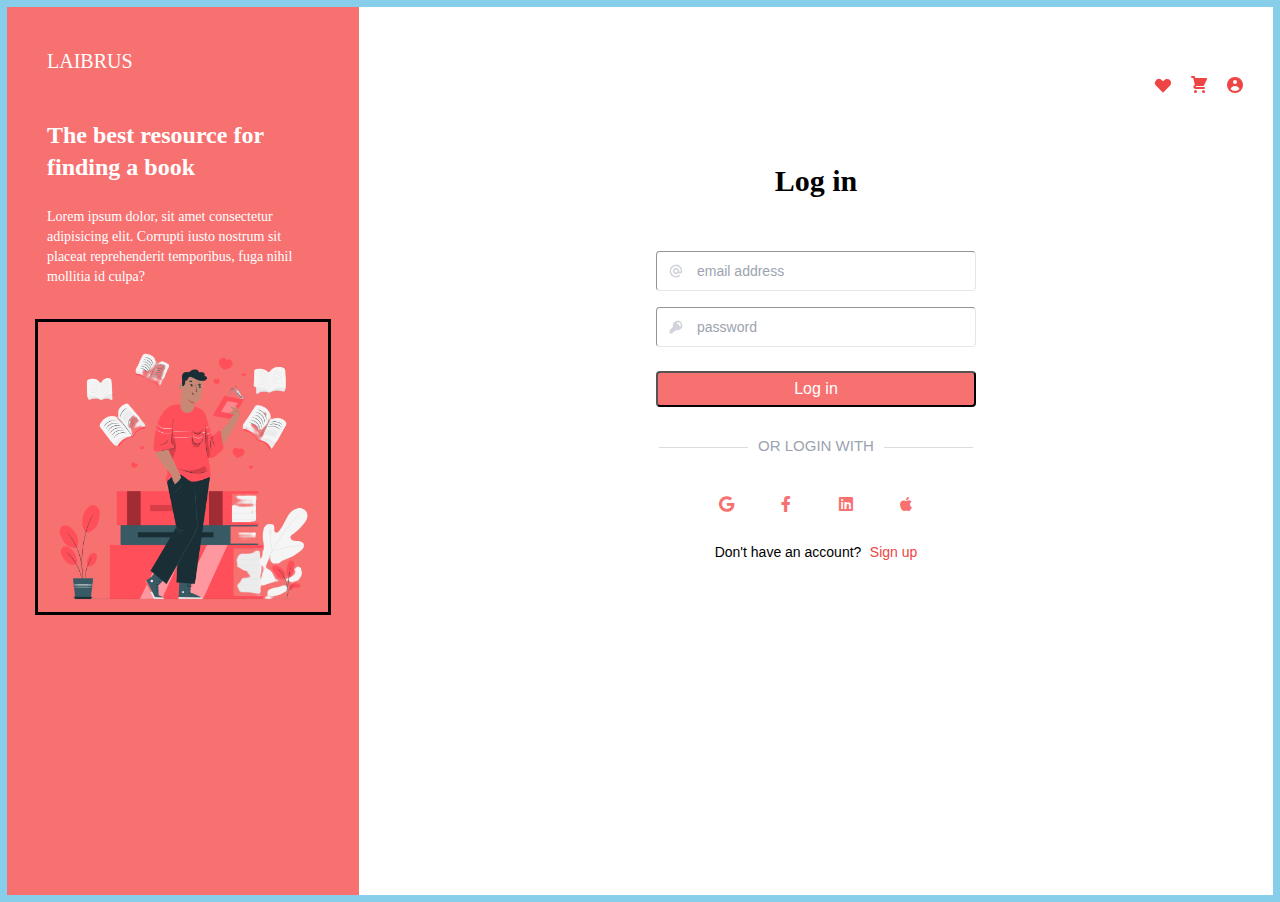
==== login.html @ 92471871 "Add files via upload" ====
<!DOCTYPE html>
<html lang="en">
<head>
    <meta charset="UTF-8">
    <meta name="viewport" content="width=device-width, initial-scale=1.0">
    <title>Minimal Login Page Design</title>

    <!-- Tailwindcss -->
    <link rel="stylesheet" href="./css/dist.css">

    <!-- Custom css -->
    <link rel="stylesheet" href="./css/custom.css">

    <!-- Fontawesome CDN -->
    <link rel="stylesheet" href="https://cdnjs.cloudflare.com/ajax/libs/font-awesome/5.15.2/css/all.min.css">

</head>
<body>
    <div class="box">
    <section class="flex max-h-full">
            <main class="w-96 bg-red-400 p-7 space-y-5 hidden md:block">
                    <header>
                            <nav class="p-3">
                                    <h4 style="font-family: 'montserrat regular';" class="text-xl text-white font-normal uppercase">Laibrus</h4>
                            </nav>
                    </header>

                    <div class="p-3 my7 space-y-6">
                        <h1 style="font-family: 'montserrat regular';" class="text-2xl  text-white font-semibold">
                            The best resource for finding a book
                        </h1>
                        <p class="text-white text-sm" style="font-family: 'inter';">
                            Lorem ipsum dolor, sit amet consectetur adipisicing elit. Corrupti iusto nostrum sit placeat reprehenderit temporibus, fuga nihil mollitia id culpa?
                        </p>
                    </div>

                    <div>
                        <img src="./reader.png" alt="reader">
                    </div>
            </main>


            <main class="flex-auto bg-white space-y-7 p-2">
                    <header class="py-5 px-5 my-4">
                        <div align="center"><span2 id="LoginPass"></span2></div><br>
                        <div align="center"><span3 id="LoginFail"></span3></div>
                        <nav>
                            <ul class="flex items-center justify-end space-x-4">
                                <a href="#">
                                    <li>
                                        <svg class="w-5 h-5 text-red-500" fill="currentColor" viewBox="0 0 20 20" xmlns="http://www.w3.org/2000/svg"><path fill-rule="evenodd" d="M3.172 5.172a4 4 0 015.656 0L10 6.343l1.172-1.171a4 4 0 115.656 5.656L10 17.657l-6.828-6.829a4 4 0 010-5.656z" clip-rule="evenodd"></path></svg>
                                    </li>
                                </a>
                                <a href="#">
                                    <li>
                                        <svg class="w-5 h-5 text-red-500" fill="currentColor" viewBox="0 0 20 20" xmlns="http://www.w3.org/2000/svg"><path d="M3 1a1 1 0 000 2h1.22l.305 1.222a.997.997 0 00.01.042l1.358 5.43-.893.892C3.74 11.846 4.632 14 6.414 14H15a1 1 0 000-2H6.414l1-1H14a1 1 0 00.894-.553l3-6A1 1 0 0017 3H6.28l-.31-1.243A1 1 0 005 1H3zM16 16.5a1.5 1.5 0 11-3 0 1.5 1.5 0 013 0zM6.5 18a1.5 1.5 0 100-3 1.5 1.5 0 000 3z"></path></svg>
                                    </li>
                                </a>
                                <a href="#">
                                    <li>
                                        <svg class="w-5 h-5 text-red-500" fill="currentColor" viewBox="0 0 20 20" xmlns="http://www.w3.org/2000/svg"><path fill-rule="evenodd" d="M18 10a8 8 0 11-16 0 8 8 0 0116 0zm-6-3a2 2 0 11-4 0 2 2 0 014 0zm-2 4a5 5 0 00-4.546 2.916A5.986 5.986 0 0010 16a5.986 5.986 0 004.546-2.084A5 5 0 0010 11z" clip-rule="evenodd"></path></svg>
                                    </li>
                                </a>
                            </ul>
                        </nav>
                    </header>

                    <div class="flex items-center justify-center p-5">
                        <h4 style="font-family: 'montserrat regular';" class="text-3xl font-black text-black">
                            Log in
                        </h4>
                    </div>

               <section class="flex flex-col items-center justify-center">
                    <form class="space-y-4" action="#" autocomplete="off" onsubmit="return loginValidation()" >
                        <div class="email" >
                            <div class="relative mt-1">
                                <input type="email" id="emailInp" 
                                class="p-4 w-80 h-10 rounded pl-10 text-sm focus:outline-none border border-gray-200 focus:border-red-400 font-light" placeholder="email address">
                                <br><span1 id="emaill"></span1>
                                <svg class="w-4 h-4 absolute top-0 m-3 text-gray-300" fill="currentColor" viewBox="0 0 20 20" xmlns="http://www.w3.org/2000/svg"><path fill-rule="evenodd" d="M14.243 5.757a6 6 0 10-.986 9.284 1 1 0 111.087 1.678A8 8 0 1118 10a3 3 0 01-4.8 2.401A4 4 0 1114 10a1 1 0 102 0c0-1.537-.586-3.07-1.757-4.243zM12 10a2 2 0 10-4 0 2 2 0 004 0z" clip-rule="evenodd"></path></svg>
                            </div>
                        </div>  

                        <div class="password">
                              <div class="relative mt-1 mb-2">
                                  <input type="password"  id="passwordInp" class="p-4 w-80 h-10 rounded pl-10 text-sm focus:outline-none border border-gray-200 focus:border-red-400 font-light" placeholder="password">
                                  <br><span1 id="passwordd"></span1>
                                  <svg class="w-4 h-4 absolute top-0 m-3 text-gray-300" fill="currentColor" viewBox="0 0 20 20" xmlns="http://www.w3.org/2000/svg"><path fill-rule="evenodd" d="M18 8a6 6 0 01-7.743 5.743L10 14l-1 1-1 1H6v2H2v-4l4.257-4.257A6 6 0 1118 8zm-6-4a1 1 0 100 2 2 2 0 012 2 1 1 0 102 0 4 4 0 00-4-4z" clip-rule="evenodd"></path></svg>
                              </div>  
                        </div>

                        <button onclick="loginAuthentic()" class="focus:outline-none bg-red-400 focus:bg-red-500 focus:ring focus:ring-red-200 w-80 h-9 text-white rounded">Log in</button>
                    </form>
               </section>

               <section class="flex flex-col items-center justify-center space-y-4">
                <h2 class="text-gray-400"><span> or login with</span></h2>
                    <div>
                        <ul class="flex items-center justify-around space-x-5">
                            <a href="#">
                                <li class="border border-red-400 w-10 h-10 rounded flex items-center justify-center text-red-400 hover:bg-red-400 hover:text-white">
                                    <i class="fab fa-google"></i>
                                </li>
                            </a>

                            <a href="#">
                                <li class="border border-red-400 w-10 h-10 rounded flex items-center justify-center text-red-400 hover:bg-red-400 hover:text-white">
                                    <i class="fab fa-facebook-f"></i>
                                </li>
                            </a>

                            <a href="#">
                                <li class="border border-red-400 w-10 h-10 rounded flex items-center justify-center text-red-400 hover:bg-red-400 hover:text-white">
                                    <i class="fab fa-linkedin"></i>
                                </li>
                            </a>

                            <a href="#">
                                <li class="border border-red-400 w-10 h-10 rounded flex items-center justify-center text-red-400 hover:bg-red-400 hover:text-white">
                                    <i class="fab fa-apple"></i>
                                </li>
                            </a>
                        </ul>
                    </div>

                    <div class="sign_up_link space-x-1">
                        <span class="text-sm font-light">Don't have an account?</span> <a class="text-red-500 hover:text-red-600 text-sm font-light hover:underline" href="signup.html">Sign up</a>
                    </div>
               </section>
            </main>
    </section>
</div>
<script type="text/javascript" src="scripts.js"> </script>
</body>
</html>
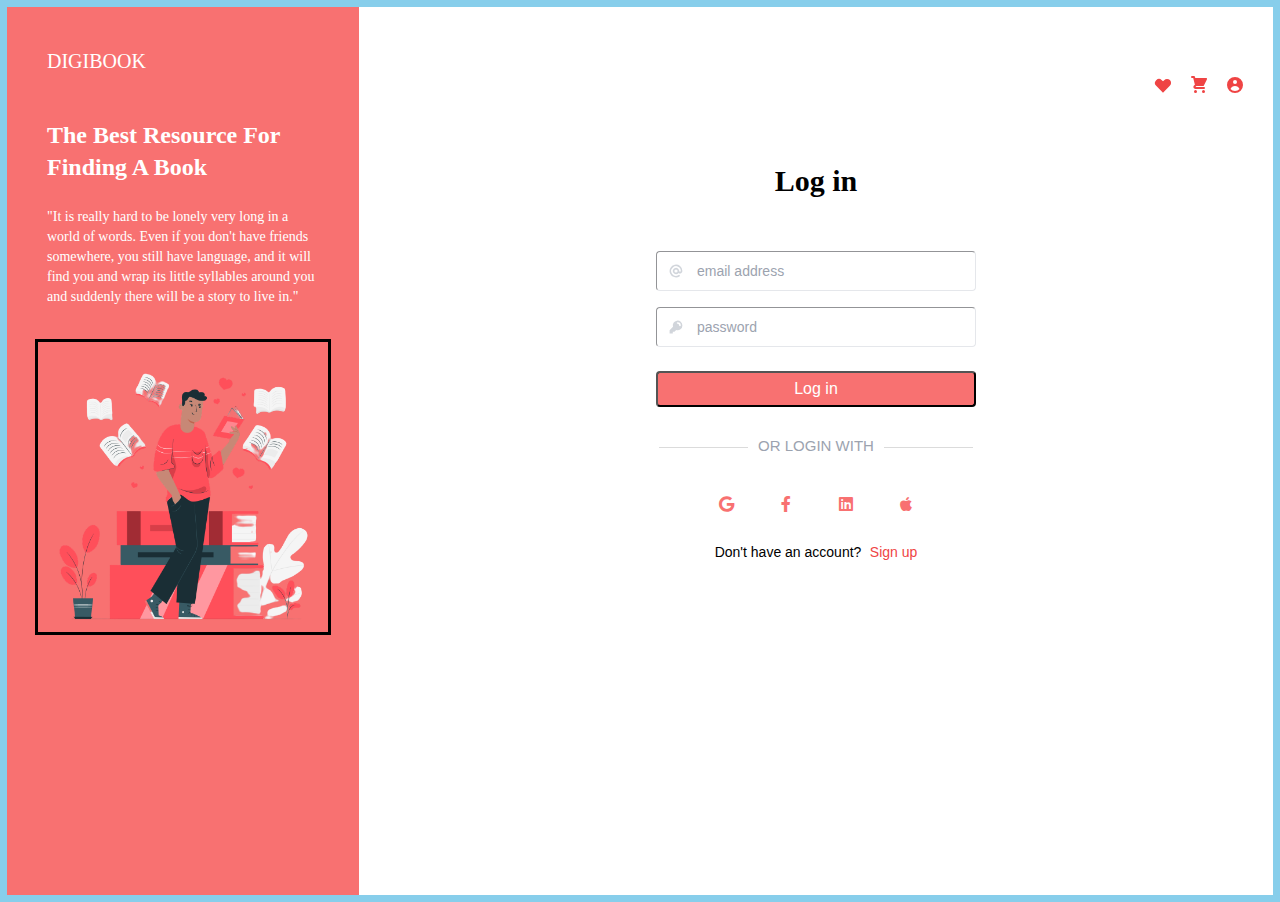
==== commit 64e704d1: "Add files via upload" ====
--- a/login.html
+++ b/login.html
@@ -6,7 +6,7 @@
     <title>Minimal Login Page Design</title>
 
     <!-- Tailwindcss -->
-    <link rel="stylesheet" href="./css/dist.css">
+    <link rel="stylesheet" href="./css/dist.css"> 
 
     <!-- Custom css -->
     <link rel="stylesheet" href="./css/custom.css">
@@ -21,16 +21,16 @@
             <main class="w-96 bg-red-400 p-7 space-y-5 hidden md:block">
                     <header>
                             <nav class="p-3">
-                                    <h4 style="font-family: 'montserrat regular';" class="text-xl text-white font-normal uppercase">Laibrus</h4>
+                                    <h4 style="font-family: 'montserrat regular';" class="text-xl text-white font-normal uppercase">DigiBook</h4>
                             </nav>
                     </header>
 
                     <div class="p-3 my7 space-y-6">
                         <h1 style="font-family: 'montserrat regular';" class="text-2xl  text-white font-semibold">
-                            The best resource for finding a book
+                            The Best Resource For Finding A Book
                         </h1>
                         <p class="text-white text-sm" style="font-family: 'inter';">
-                            Lorem ipsum dolor, sit amet consectetur adipisicing elit. Corrupti iusto nostrum sit placeat reprehenderit temporibus, fuga nihil mollitia id culpa?
+"It is really hard to be lonely very long in a world of words. Even if you don't have friends somewhere, you still have language, and it will find you and wrap its little syllables around you and suddenly there will be a story to live in."
                         </p>
                     </div>
 
